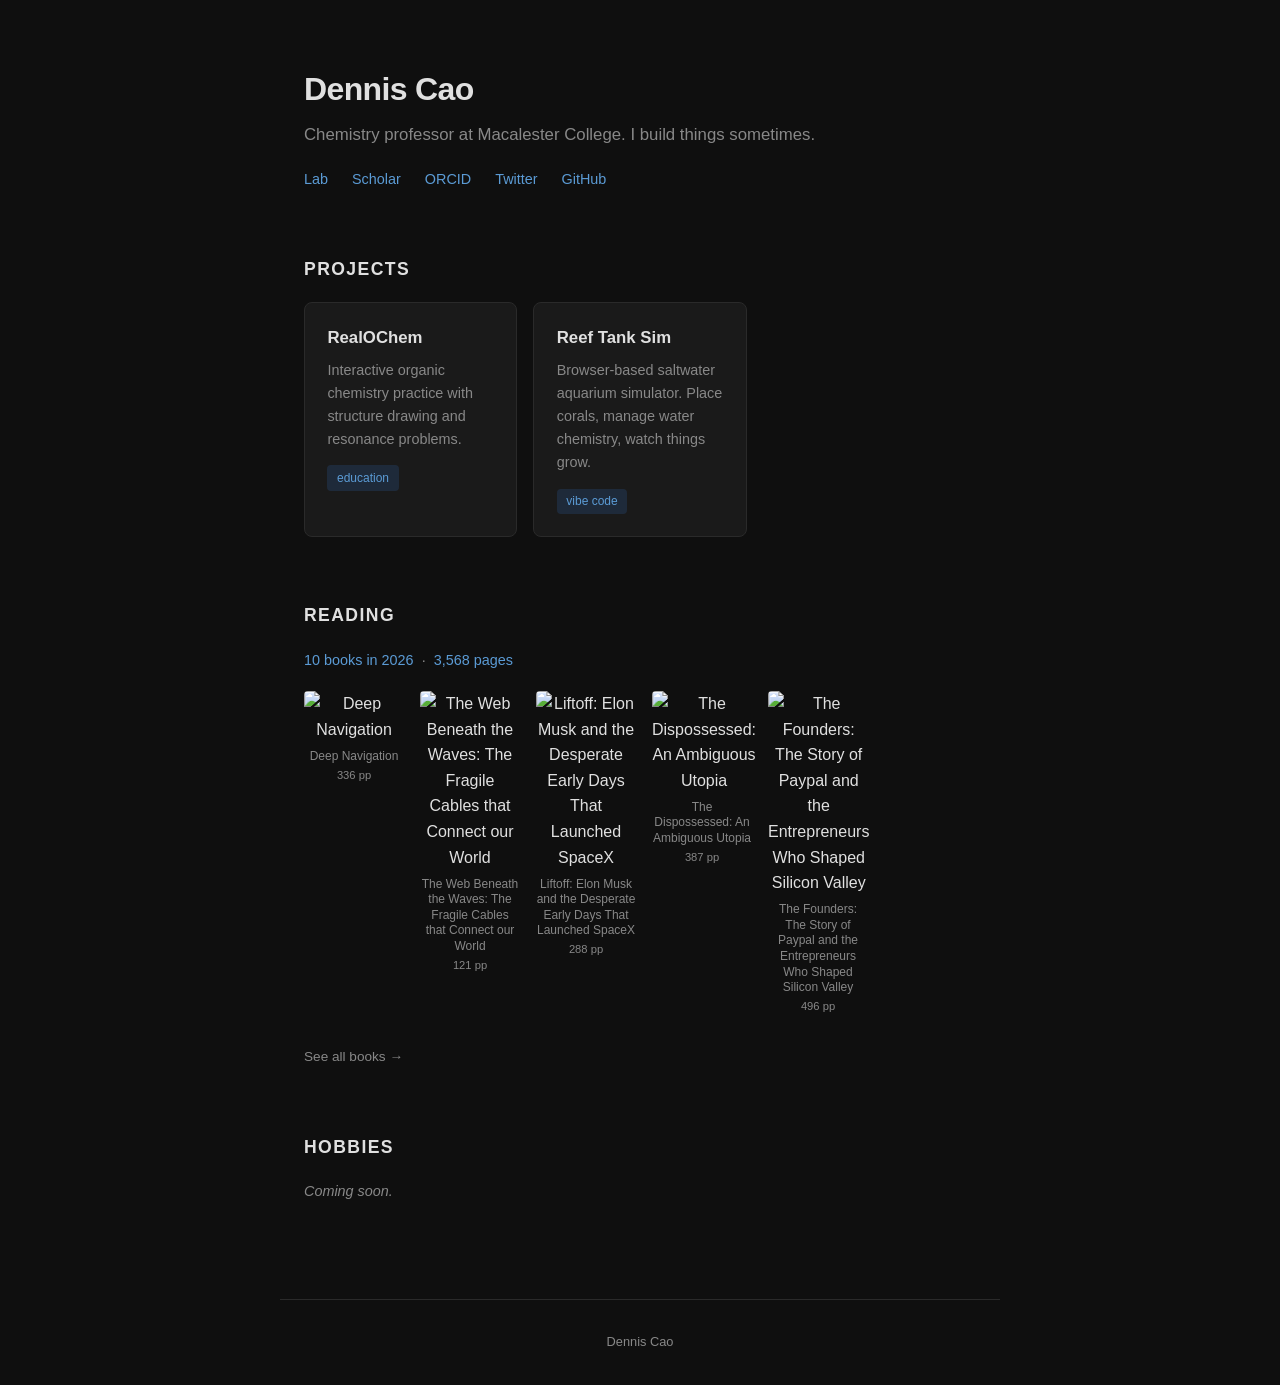
==== index.html @ ba135fde "Initial site" ====
<!DOCTYPE html>
<html lang="en">
<head>
  <meta charset="UTF-8">
  <meta name="viewport" content="width=device-width, initial-scale=1.0">
  <title>Dennis Cao</title>
  <link rel="stylesheet" href="style.css">
</head>
<body>
  <div class="container">
    <header>
      <h1>Dennis Cao</h1>
      <p class="tagline">Chemistry professor at Macalester College. I build things sometimes.</p>
      <nav class="links">
        <a href="https://dcaolab.com">Lab</a>
        <a href="https://scholar.google.com/citations?user=gWKmupAAAAAJ&hl=en">Scholar</a>
        <a href="https://orcid.org/0000-0002-0315-1619">ORCID</a>
        <a href="https://twitter.com/denniscao">Twitter</a>
        <a href="https://github.com/dennisdcao-hash">GitHub</a>
      </nav>
    </header>

    <section id="projects">
      <h2>Projects</h2>
      <div class="project-grid">
        <a href="https://realorganicchemistry.org" class="project-card">
          <h3>RealOChem</h3>
          <p>Interactive organic chemistry practice with structure drawing and resonance problems.</p>
          <span class="tag">education</span>
        </a>
        <a href="reef-tank-sim/" class="project-card">
          <h3>Reef Tank Sim</h3>
          <p>Browser-based saltwater aquarium simulator. Place corals, manage water chemistry, watch things grow.</p>
          <span class="tag">vibe code</span>
        </a>
      </div>
    </section>

    <section id="reading">
      <h2>Reading</h2>
      <div id="reading-stats" class="reading-stats"></div>
      <div id="recent-books"></div>
      <p class="goodreads-link"><a href="books.html">See all books &rarr;</a></p>
    </section>

    <section id="hobbies">
      <h2>Hobbies</h2>
      <div class="gallery" id="gallery">
        <p class="placeholder">Coming soon.</p>
        <!--
          To add photos: drop images into the photos/ folder, then add them here like:
          <div class="gallery-item">
            <img src="photos/your-image.jpg" alt="Description" loading="lazy">
            <span class="caption">Optional caption</span>
          </div>
        -->
      </div>
    </section>

    <!-- Lightbox for photography -->
    <div class="lightbox" id="lightbox">
      <button class="lightbox-close" aria-label="Close">&times;</button>
      <button class="lightbox-prev" aria-label="Previous">&lsaquo;</button>
      <img src="" alt="">
      <button class="lightbox-next" aria-label="Next">&rsaquo;</button>
      <p class="lightbox-caption"></p>
    </div>
  </div>

  <footer>
    <p>Dennis Cao</p>
  </footer>

  <script src="books.js"></script>
  <script src="gallery.js"></script>
</body>
</html>
---- style.css ----
:root {
  --bg: #0f0f0f;
  --surface: #1a1a1a;
  --surface-hover: #242424;
  --border: #2a2a2a;
  --text: #e0e0e0;
  --text-muted: #888;
  --accent: #5b9bd5;
  --accent-hover: #7bb3e8;
  --tag-bg: #1e2a3a;
  --tag-text: #5b9bd5;
}

* {
  margin: 0;
  padding: 0;
  box-sizing: border-box;
}

body {
  font-family: -apple-system, BlinkMacSystemFont, "Segoe UI", Helvetica, Arial, sans-serif;
  background: var(--bg);
  color: var(--text);
  line-height: 1.6;
  -webkit-font-smoothing: antialiased;
}

.container {
  max-width: 720px;
  margin: 0 auto;
  padding: 4rem 1.5rem 2rem;
}

/* Header */
header {
  margin-bottom: 4rem;
}

h1 {
  font-size: 2rem;
  font-weight: 600;
  letter-spacing: -0.02em;
  margin-bottom: 0.4rem;
}

.tagline {
  color: var(--text-muted);
  font-size: 1.05rem;
  margin-bottom: 1.2rem;
}

nav.links {
  display: flex;
  gap: 1.5rem;
  flex-wrap: wrap;
}

nav.links a {
  color: var(--accent);
  text-decoration: none;
  font-size: 0.9rem;
  transition: color 0.15s;
}

nav.links a:hover {
  color: var(--accent-hover);
}

/* Sections */
section {
  margin-bottom: 4rem;
}

h2 {
  font-size: 1.1rem;
  font-weight: 600;
  text-transform: uppercase;
  letter-spacing: 0.08em;
  color: var(--text);
  margin-bottom: 1.2rem;
}

/* Project cards */
.project-grid {
  display: grid;
  grid-template-columns: repeat(3, 1fr);
  gap: 1rem;
}

.project-card {
  background: var(--surface);
  border: 1px solid var(--border);
  border-radius: 8px;
  padding: 1.4rem;
  text-decoration: none;
  color: var(--text);
  transition: background 0.15s, border-color 0.15s;
  display: block;
}

.project-card:hover {
  background: var(--surface-hover);
  border-color: #333;
}

a.project-card {
  cursor: pointer;
}

.project-card h3 {
  font-size: 1.05rem;
  font-weight: 600;
  margin-bottom: 0.4rem;
}

.project-card p {
  color: var(--text-muted);
  font-size: 0.9rem;
  margin-bottom: 0.8rem;
}

.tag {
  display: inline-block;
  font-size: 0.75rem;
  background: var(--tag-bg);
  color: var(--tag-text);
  padding: 0.2rem 0.6rem;
  border-radius: 4px;
  font-weight: 500;
}

/* Books */
.shelf-label {
  font-size: 0.9rem;
  font-weight: 500;
  color: var(--text-muted);
  margin-bottom: 0.8rem;
}

#recently-read .shelf-label {
  margin-top: 1.5rem;
}

.book-grid {
  display: flex;
  gap: 1rem;
  overflow-x: auto;
  padding-bottom: 0.5rem;
}

.book {
  flex-shrink: 0;
  text-decoration: none;
  color: var(--text);
  width: 100px;
  text-align: center;
}

.book img {
  width: 100px;
  height: 150px;
  object-fit: cover;
  border-radius: 4px;
  transition: transform 0.15s;
}

.book:hover img {
  transform: scale(1.05);
}

.book-title {
  display: block;
  font-size: 0.75rem;
  color: var(--text-muted);
  margin-top: 0.4rem;
  line-height: 1.3;
}

.goodreads-link {
  margin-top: 1.2rem;
}

.goodreads-link a {
  color: var(--text-muted);
  text-decoration: none;
  font-size: 0.85rem;
  transition: color 0.15s;
}

.goodreads-link a:hover {
  color: var(--accent);
}

.reading-stats {
  font-size: 0.9rem;
  color: var(--accent);
  margin-bottom: 1.2rem;
  display: flex;
  gap: 0;
  align-items: center;
}

.reading-stats .stat-sep {
  margin: 0 0.5rem;
  color: var(--text-muted);
}

.book-pages {
  display: block;
  font-size: 0.7rem;
  color: var(--text-muted);
  margin-top: 0.15rem;
}

/* Gallery */
.gallery {
  display: grid;
  grid-template-columns: repeat(auto-fill, minmax(200px, 1fr));
  gap: 0.5rem;
}

.gallery-item {
  position: relative;
  overflow: hidden;
  border-radius: 4px;
  cursor: pointer;
  aspect-ratio: 1;
}

.gallery-item img {
  width: 100%;
  height: 100%;
  object-fit: cover;
  transition: transform 0.3s;
}

.gallery-item:hover img {
  transform: scale(1.03);
}

.gallery-item .caption {
  position: absolute;
  bottom: 0;
  left: 0;
  right: 0;
  padding: 0.5rem;
  background: linear-gradient(transparent, rgba(0,0,0,0.7));
  font-size: 0.8rem;
  color: #ddd;
  opacity: 0;
  transition: opacity 0.2s;
}

.gallery-item:hover .caption {
  opacity: 1;
}

.placeholder {
  color: var(--text-muted);
  font-size: 0.9rem;
  font-style: italic;
}

/* Lightbox */
.lightbox {
  display: none;
  position: fixed;
  inset: 0;
  background: rgba(0, 0, 0, 0.92);
  z-index: 100;
  align-items: center;
  justify-content: center;
  flex-direction: column;
}

.lightbox.active {
  display: flex;
}

.lightbox img {
  max-width: 90vw;
  max-height: 80vh;
  object-fit: contain;
  border-radius: 4px;
}

.lightbox-close,
.lightbox-prev,
.lightbox-next {
  position: absolute;
  background: none;
  border: none;
  color: #ccc;
  cursor: pointer;
  font-size: 2rem;
  padding: 0.5rem;
  transition: color 0.15s;
}

.lightbox-close:hover,
.lightbox-prev:hover,
.lightbox-next:hover {
  color: #fff;
}

.lightbox-close {
  top: 1rem;
  right: 1.5rem;
  font-size: 2.5rem;
}

.lightbox-prev {
  left: 1.5rem;
  top: 50%;
  transform: translateY(-50%);
  font-size: 3rem;
}

.lightbox-next {
  right: 1.5rem;
  top: 50%;
  transform: translateY(-50%);
  font-size: 3rem;
}

.lightbox-caption {
  color: var(--text-muted);
  margin-top: 1rem;
  font-size: 0.9rem;
}

/* Footer */
footer {
  text-align: center;
  padding: 2rem 1.5rem;
  color: var(--text-muted);
  font-size: 0.8rem;
  border-top: 1px solid var(--border);
  max-width: 720px;
  margin: 0 auto;
}

/* Responsive */
@media (max-width: 500px) {
  .container {
    padding: 2.5rem 1rem 1.5rem;
  }

  h1 {
    font-size: 1.6rem;
  }

  .gallery {
    grid-template-columns: repeat(auto-fill, minmax(140px, 1fr));
  }
}
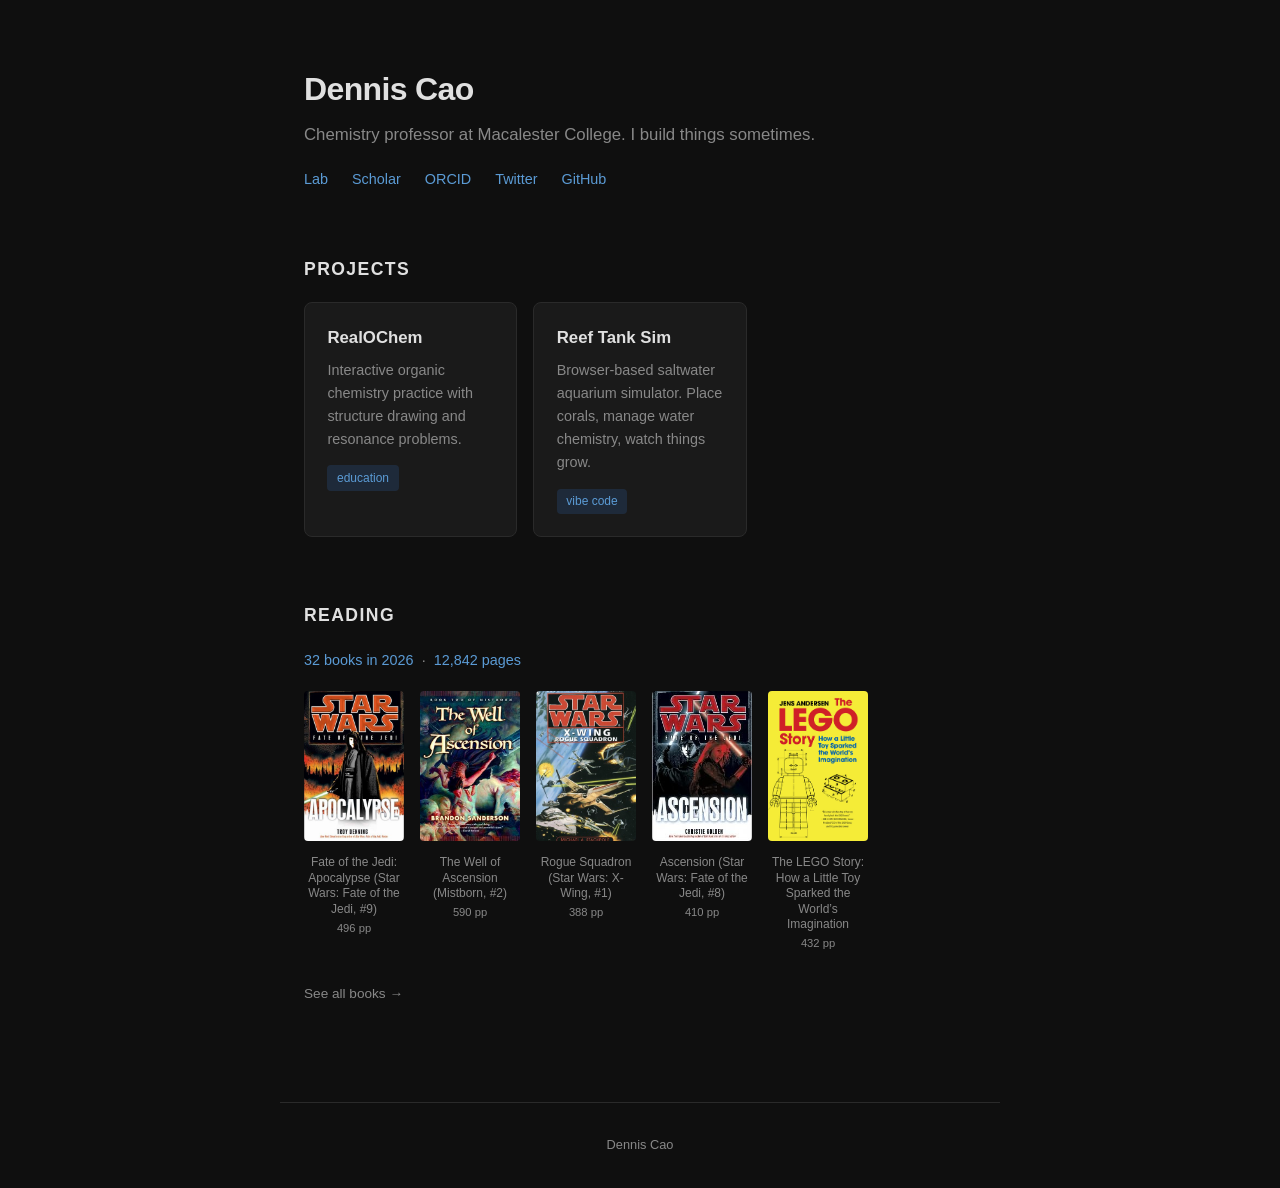
==== commit 2ac75af9: "Serve book covers locally, add favicon/meta tags, drop empty Hobbies section - fetch_books.py now re" ====
--- a/index.html
+++ b/index.html
@@ -4,6 +4,12 @@
   <meta charset="UTF-8">
   <meta name="viewport" content="width=device-width, initial-scale=1.0">
   <title>Dennis Cao</title>
+  <meta name="description" content="Dennis Cao — chemistry professor at Macalester College. Projects, reading, and other things I build.">
+  <meta property="og:title" content="Dennis Cao">
+  <meta property="og:description" content="Chemistry professor at Macalester College. Projects, reading, and other things I build.">
+  <meta property="og:type" content="website">
+  <meta property="og:url" content="https://denniscao.com/">
+  <link rel="icon" href="favicon.svg" type="image/svg+xml">
   <link rel="stylesheet" href="style.css">
 </head>
 <body>
@@ -43,28 +49,6 @@
       <p class="goodreads-link"><a href="books.html">See all books &rarr;</a></p>
     </section>
 
-    <section id="hobbies">
-      <h2>Hobbies</h2>
-      <div class="gallery" id="gallery">
-        <p class="placeholder">Coming soon.</p>
-        <!--
-          To add photos: drop images into the photos/ folder, then add them here like:
-          <div class="gallery-item">
-            <img src="photos/your-image.jpg" alt="Description" loading="lazy">
-            <span class="caption">Optional caption</span>
-          </div>
-        -->
-      </div>
-    </section>
-
-    <!-- Lightbox for photography -->
-    <div class="lightbox" id="lightbox">
-      <button class="lightbox-close" aria-label="Close">&times;</button>
-      <button class="lightbox-prev" aria-label="Previous">&lsaquo;</button>
-      <img src="" alt="">
-      <button class="lightbox-next" aria-label="Next">&rsaquo;</button>
-      <p class="lightbox-caption"></p>
-    </div>
   </div>
 
   <footer>
@@ -72,6 +56,5 @@
   </footer>
 
   <script src="books.js"></script>
-  <script src="gallery.js"></script>
 </body>
 </html>
